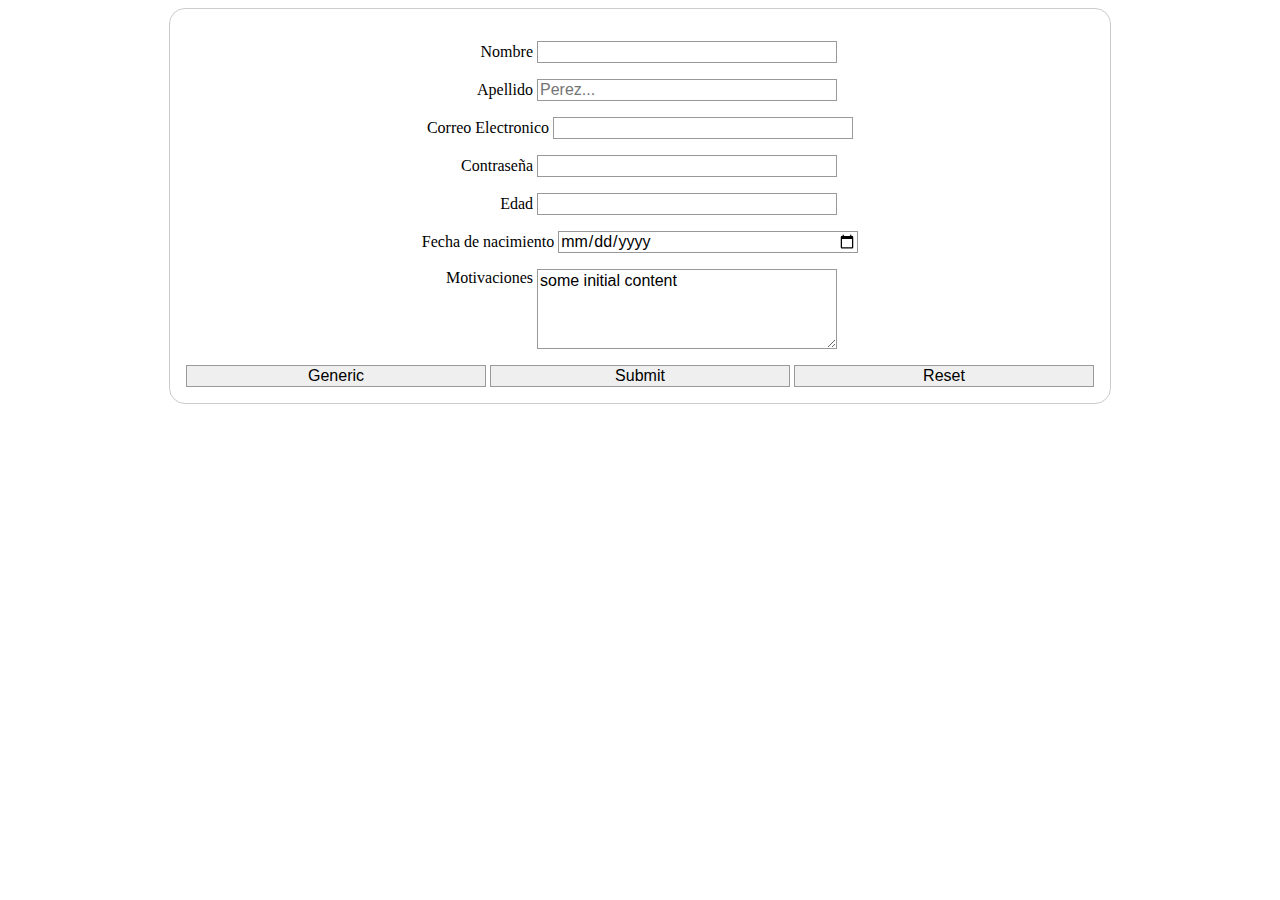
==== index.html @ 271eb480 "project forms start" ====
<!DOCTYPE html>
<html lang="en">
<head>
    <meta charset="UTF-8">
    <meta name="viewport" content="width=device-width, initial-scale=1.0">
    <title>Document</title>

    <style>
        body {
  /* Center the form on the page */
  text-align: center;
}

form {
  display: inline-block;
  /* Form outline */
  padding: 1em;
  border: 1px solid #ccc;
  border-radius: 1em;
}

p + p {
  margin-top: 1em;
}

label {
  /* Uniform size & alignment */
  display: inline-block;
  min-width: 90px;
  text-align: right;
}

input,
textarea {
  /* To make sure that all text fields have the same font settings
     By default, textareas have a monospace font */
  font: 1em sans-serif;
  /* Uniform text field size */
  width: 300px;
  box-sizing: border-box;
  /* Match form field borders */
  border: 1px solid #999;
}

input:focus,
textarea:focus {
  /* Additional highlight for focused elements */
  border-color: #000;
}

textarea {
  /* Align multiline text fields with their labels */
  vertical-align: top;
  /* Provide space to type some text */
  height: 5em;
}

.button {
  /* Align buttons with the text fields */
  padding-left: 90px; /* same size as the label elements */
}

button {
  /* This extra margin represent roughly the same space as the space
     between the labels and their text fields */
  margin-left: 0.5em;
}

    </style>
</head>
<body>
    <div>
        <form action="" method="get">
            <p>

                <label for="first_name">Nombre</label>
                <input type="text" name="first_name" id="first_name">
            </p>
<p>
    <label for="last_name">Apellido</label>
    <input type="text" name="last_name" id="last_name" placeholder="Perez...">

</p>

<p>
    <label for="user_email">Correo Electronico</label>
    <input type="email" name="user_email" id="user_email">

</p>
<p>
    <label for="user_password">Contraseña</label>
    <input type="password" name="user_password" id="user_password">

</p>

<p>
    <label for="age">Edad</label>
    <input type="number" name="" id="age">

</p>

<p>
    <label for="birth_date">Fecha de nacimiento</label>
    <input type="date" name="birth_date" id="birth_date">

</p>

<p>
    <label for="motivations">Motivaciones</label>
    <textarea name="" id="motivations">some initial content</textarea>
    
</p>
<!-- 
            <select name="fashion">
                <optgroup label="Clothing">
                  <option value="t_shirt">T-Shirts</option>
                  <option value="sweater">Sweaters</option>
                  <option value="coats">Coats</option>
                </optgroup>
                <optgroup label="Foot Wear">
                  <option value="sneakers">Sneakers</option>
                  <option value="boots">Boots</option>
                  <option value="sandals">Sandals</option>
                </optgroup>
              </select>
 -->
             
              <input type="button" value="Generic">
              <input type="submit" value="Submit">
              <input type="reset" value="Reset">
        </form>
    </div>



</body>
</html>
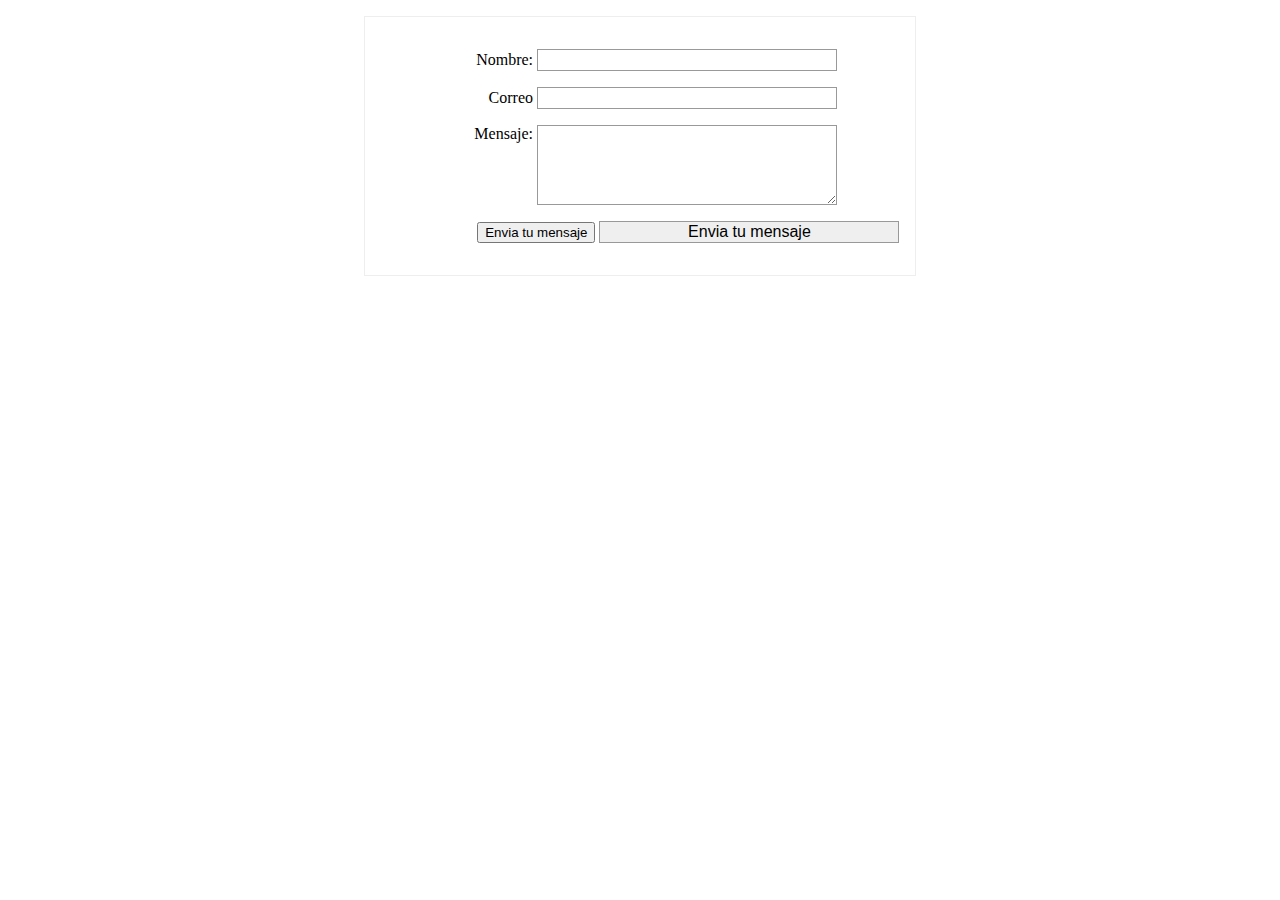
==== commit ac8e234e: "your first form practice" ====
--- a/index.html
+++ b/index.html
@@ -1,137 +1,37 @@
 <!DOCTYPE html>
-<html lang="en">
+<html lang="en-US">
 <head>
-    <meta charset="UTF-8">
-    <meta name="viewport" content="width=device-width, initial-scale=1.0">
-    <title>Document</title>
-
-    <style>
-        body {
-  /* Center the form on the page */
-  text-align: center;
-}
-
-form {
-  display: inline-block;
-  /* Form outline */
-  padding: 1em;
-  border: 1px solid #ccc;
-  border-radius: 1em;
-}
-
-p + p {
-  margin-top: 1em;
-}
-
-label {
-  /* Uniform size & alignment */
-  display: inline-block;
-  min-width: 90px;
-  text-align: right;
-}
-
-input,
-textarea {
-  /* To make sure that all text fields have the same font settings
-     By default, textareas have a monospace font */
-  font: 1em sans-serif;
-  /* Uniform text field size */
-  width: 300px;
-  box-sizing: border-box;
-  /* Match form field borders */
-  border: 1px solid #999;
-}
-
-input:focus,
-textarea:focus {
-  /* Additional highlight for focused elements */
-  border-color: #000;
-}
-
-textarea {
-  /* Align multiline text fields with their labels */
-  vertical-align: top;
-  /* Provide space to type some text */
-  height: 5em;
-}
-
-.button {
-  /* Align buttons with the text fields */
-  padding-left: 90px; /* same size as the label elements */
-}
-
-button {
-  /* This extra margin represent roughly the same space as the space
-     between the labels and their text fields */
-  margin-left: 0.5em;
-}
-
-    </style>
+  <meta charset="UTF-8">
+  <meta name="viewport" content="width=device-width, initial-scale=1.0">
+  <title>My First Form</title>
+  <link rel="stylesheet" href="style.css">
 </head>
 <body>
-    <div>
-        <form action="" method="get">
-            <p>
+  <p></p>
+  <form action="/my-fandling-form-page" method="post">
+    <p>
+      <label for="name">Nombre:</label>
+      <input type="text" name="user_name" id="name">
+    </p>
 
-                <label for="first_name">Nombre</label>
-                <input type="text" name="first_name" id="first_name">
-            </p>
+    <p>
+      <label for="email">Correo</label>
+      <input type="email" name="user_email" id="email">
+    </p>
 <p>
-    <label for="last_name">Apellido</label>
-    <input type="text" name="last_name" id="last_name" placeholder="Perez...">
-
+      <label for="msg">Mensaje:</label>
+      <textarea name="user_message" id="msg"></textarea>
 </p>
 
-<p>
-    <label for="user_email">Correo Electronico</label>
-    <input type="email" name="user_email" id="user_email">
-
-</p>
-<p>
-    <label for="user_password">Contraseña</label>
-    <input type="password" name="user_password" id="user_password">
-
+<p class="button">
+  <button type="submit">Envia tu mensaje</button>
+  <input type="submit" value="Envia tu mensaje">
 </p>
 
-<p>
-    <label for="age">Edad</label>
-    <input type="number" name="" id="age">
 
-</p>
-
-<p>
-    <label for="birth_date">Fecha de nacimiento</label>
-    <input type="date" name="birth_date" id="birth_date">
-
-</p>
-
-<p>
-    <label for="motivations">Motivaciones</label>
-    <textarea name="" id="motivations">some initial content</textarea>
-    
-</p>
-<!-- 
-            <select name="fashion">
-                <optgroup label="Clothing">
-                  <option value="t_shirt">T-Shirts</option>
-                  <option value="sweater">Sweaters</option>
-                  <option value="coats">Coats</option>
-                </optgroup>
-                <optgroup label="Foot Wear">
-                  <option value="sneakers">Sneakers</option>
-                  <option value="boots">Boots</option>
-                  <option value="sandals">Sandals</option>
-                </optgroup>
-              </select>
- -->
-             
-              <input type="button" value="Generic">
-              <input type="submit" value="Submit">
-              <input type="reset" value="Reset">
-        </form>
-    </div>
+  </form>
 
 
 
 </body>
-</html>
+</html>--- a/style.css
+++ b/style.css
@@ -0,0 +1,49 @@
+body {
+    text-align: center;
+}
+
+form {
+    display: inline-block;
+
+    padding: 1em;
+    border: 1px solid #eee;
+}
+
+p + p {
+    margin-top: 1em;
+
+}
+
+label {
+     display: inline-block;
+    min-width: 90px;
+    text-align: right;
+    }
+
+
+input,
+textarea {
+
+    font: 1em sans-serif;
+    width: 300px;
+    box-sizing: border-box;
+    border: 1px solid #999
+}
+
+input:focus,
+textarea:focus {
+    border-color: red;
+}
+
+textarea {
+    vertical-align: top;
+    height: 5em;
+}
+
+.button {
+    padding-left:  90px;
+}
+
+button {
+    margin-left: 0.5em;
+}
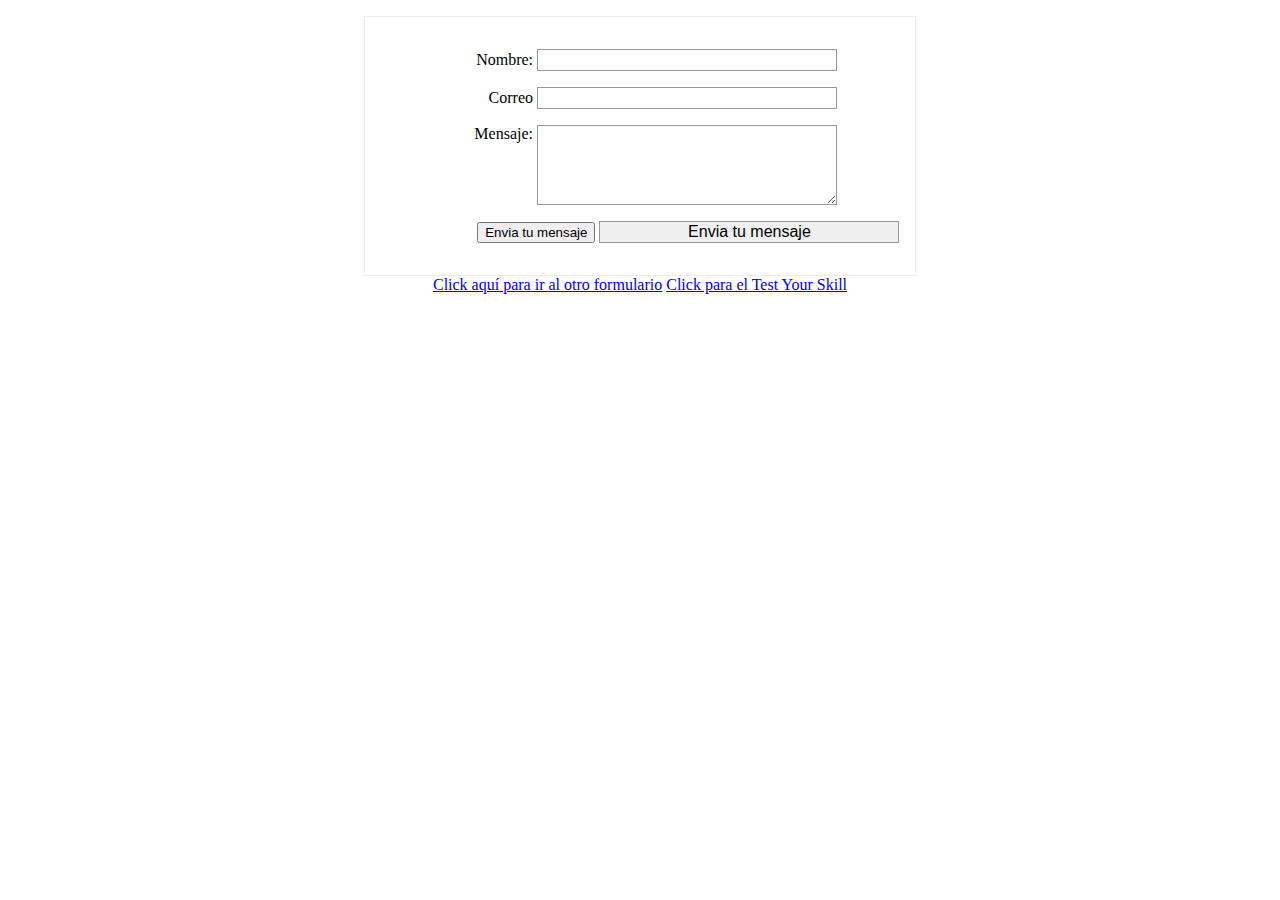
==== commit b6685973: "form structure" ====
--- a/index.html
+++ b/index.html
@@ -30,8 +30,11 @@
 
 
   </form>
-
+<div>
+  <a href="./form.html">Click aquí para ir al otro formulario</a>
+  <a href="./form-struct-1.html">Click para el Test Your Skill</a>
+</div>
 
 
 </body>
-</html>+</html>
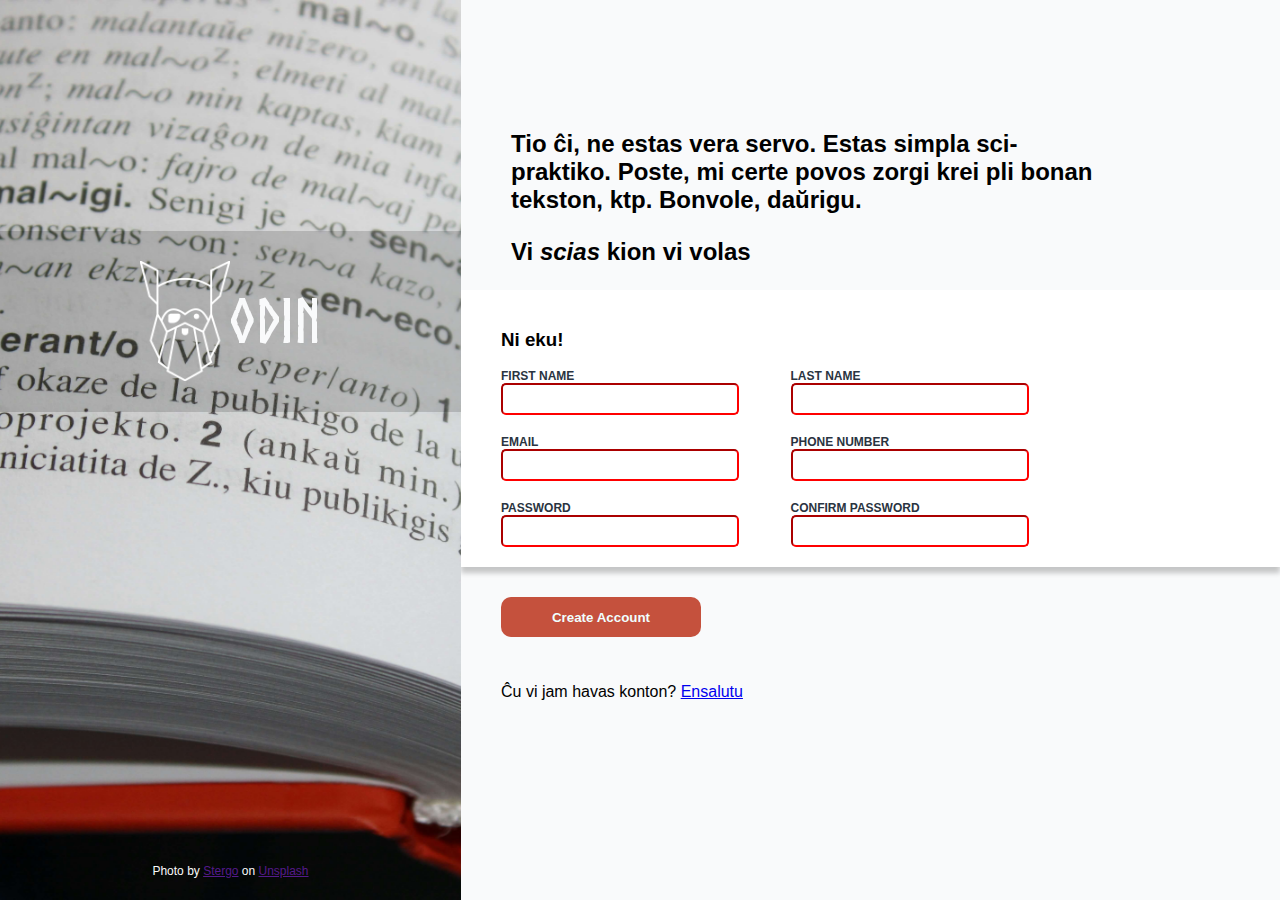
==== commit fe5f84bf: "files order" ====
--- a/index.html
+++ b/index.html
@@ -1,40 +1,81 @@
 <!DOCTYPE html>
-<html lang="en-US">
+<html lang="en">
 <head>
-  <meta charset="UTF-8">
-  <meta name="viewport" content="width=device-width, initial-scale=1.0">
-  <title>My First Form</title>
-  <link rel="stylesheet" href="style.css">
+    <meta charset="UTF-8">
+    <meta name="viewport" content="width=device-width, initial-scale=1.0">
+    <title>Document</title>
+    <link rel="stylesheet" href="sign-up-form.css">
 </head>
 <body>
-  <p></p>
-  <form action="/my-fandling-form-page" method="post">
-    <p>
-      <label for="name">Nombre:</label>
-      <input type="text" name="user_name" id="name">
-    </p>
 
-    <p>
-      <label for="email">Correo</label>
-      <input type="email" name="user_email" id="email">
-    </p>
-<p>
-      <label for="msg">Mensaje:</label>
-      <textarea name="user_message" id="msg"></textarea>
-</p>
+    <div id="content">
+        <aside id="section_left">
+            <!-- <img src="./img/background_eo.jpg" alt=""> -->
+            
+            <div class="logo-heading"><img src="img/odin-lined.png" alt="" class="img-logo"><p><h2>ODIN</h2></p></div>
 
-<p class="button">
-  <button type="submit">Envia tu mensaje</button>
-  <input type="submit" value="Envia tu mensaje">
-</p>
+            <div class="credit-section">
+                <p id="credit-img">Photo by <a href="">Stergo</a> on <a href="">Unsplash</a></p>
+
+            </div>
+        </aside>
+        
+        <main id="section_right">
+            <div class="heading-text">
+                <h1>
+                    <p>Tio ĉi, ne estas vera servo. Estas simpla sci-praktiko. Poste, mi certe povos zorgi krei pli bonan tekston, ktp. Bonvole, daŭrigu.</p>
+                    <p>Vi <i>scias</i> kion vi volas</p>
+                </h1>
+            </div>
+        <p></p>
 
 
-  </form>
-<div>
-  <a href="./form.html">Click aquí para ir al otro formulario</a>
-  <a href="./form-struct-1.html">Click para el Test Your Skill</a>
+    
+            
+            <form action="">
+                <div class="form_section">
+                <h3>Ni eku!</h3>
+                <div class="form-box">
+                    <div class="label_input">
+                        <label for="first-name">First Name</label>
+                        <input type="text" id="first-name" name="first-name" required>
+                    </div>
+            
+                    <div class="label_input">
+                        <label for="last-name">Last Name</label>
+                        <input type="text" id="last-name" name="last-name" required>
+                    </div>
+    
+                    <div class="label_input">
+                        <label for="email">Email</label>
+                        <input type="email" id="email" name="user-email" required>
+                    </div>
+                    <div class="label_input">
+                        <label for="phone-number">Phone Number</label>
+                        <input type="tel" id="phone-number" name="user-phone-number" required>
+                    </div>
+                    <div class="label_input">
+                        <label for="password">Password</label>
+                        <input type="password" required id="password" name="user-password">
+                    </div>
+                    <div class="label_input">
+                        <label for="password-conf">Confirm Password</label>
+                        <input type="password" required id="password-conf" name="user-password">
+                    </div>
+                </div>
 </div>
+                <button type="submit">Create Account</button>
+            </form>
+        
 
+        <div id="sign-up-section">
+            <p>Ĉu vi jam havas konton? <a href="#">Ensalutu</a></p>
+        </div>
+    
+    
+    </main>
+
+    </div>
 
 </body>
 </html>
--- a/sign-up-form.css
+++ b/sign-up-form.css
@@ -0,0 +1,187 @@
+body,
+div {
+    padding: 0;
+    margin: 0;
+    box-sizing: border-box;
+
+}
+
+
+html {
+    height: 100%;
+  }
+
+
+body {
+    position: relative;
+    display: block;
+    margin: 0px;
+    height: 100%;
+    overflow: auto;
+    font-family: Arial, Helvetica, sans-serif;
+}
+
+/* fonts */
+@font-face {
+    font-family: 'Norse-Bold';
+    src: url(./fonts/Norse-Bold.woff) format('woff');
+  }
+  
+
+
+#content {
+display: flex;
+
+height: 100%;
+
+}
+
+#section_left {
+
+    background-color: antiquewhite;
+    
+
+
+
+    background-image: url(./img/background_eo.jpg);
+    background-size: cover;
+    background-position: center;
+    background-position-x: 50%;
+    position: relative;
+
+
+}
+
+#section_right {
+
+    background: #F9FAFB;
+   /*  padding-left: 40px;
+    padding-right: 160px; */
+    align-self: stretch;
+    
+}
+
+button {
+     background-color: #c5513d;
+     color: azure;
+     font-weight: bold;
+     width: 200px;
+     height: 40px;
+     border-radius: 10px;
+     border: none;
+     margin: 30px 40px;
+}
+
+.credit-section {
+        /* display: inline-block; */
+    position: absolute;
+    bottom: 10px;
+    display: flex;
+justify-content: center;
+width: 100%;
+    margin:auto;
+}
+
+.credit-section > p {
+    font-size: 12px;
+}
+
+#credit-img {
+color: #F9FAFB;
+text-align: center;
+
+}
+
+#sign-up-section {
+    padding-left: 40px;
+}
+
+
+.logo-heading {
+    background-color: rgba(5, 5, 5, 0.158);
+    display: flex;
+    align-items: center;
+    padding: 10px 140px;
+    margin-top: 50%;
+}
+
+h1 {
+    font-size: 24px;
+}
+
+.logo-heading > h2 {
+    color: #F9FAFB;
+    font-family: "Norse-Bold";
+    font-size: 60px;
+}
+
+.form_section {
+    background-color: rgb(255, 255, 255);
+    padding: 20px 40px ;
+    box-shadow: 0px 6px 5px #00000036;
+}
+
+.form-box {
+    display: flex;
+    flex-flow: row;
+    flex-wrap: wrap;
+    row-gap: 20px;
+    margin-right: 160px;
+    
+}
+
+
+
+
+
+.img-logo {
+    width: 90px;
+}
+
+.heading-text {
+    margin-top: 130px;
+    margin-left: 50px;
+    margin-right: 165px;
+}
+
+label {
+    font-size: 12px;
+    text-transform: uppercase;
+    font-weight: 600;
+    color: #2A3441;
+}
+
+input {
+    max-width: 230px;
+    border-radius: 5px;
+    height: 26px;
+}
+
+input, label {
+    display:block;
+}
+
+input:invalid{
+    border-color: red;
+}
+
+.label_input {
+    display: flex;
+    flex-direction: column;
+    flex-basis: 50%;
+}
+input:focus,
+input:focus-visible {
+    border-color: rgb(0, 202, 158);
+}
+
+input:valid {
+    border-color: green;
+}
+
+
+
+button:hover {
+    cursor:pointer;
+    box-shadow: 2px 2px 7px 0px #0007;
+}
